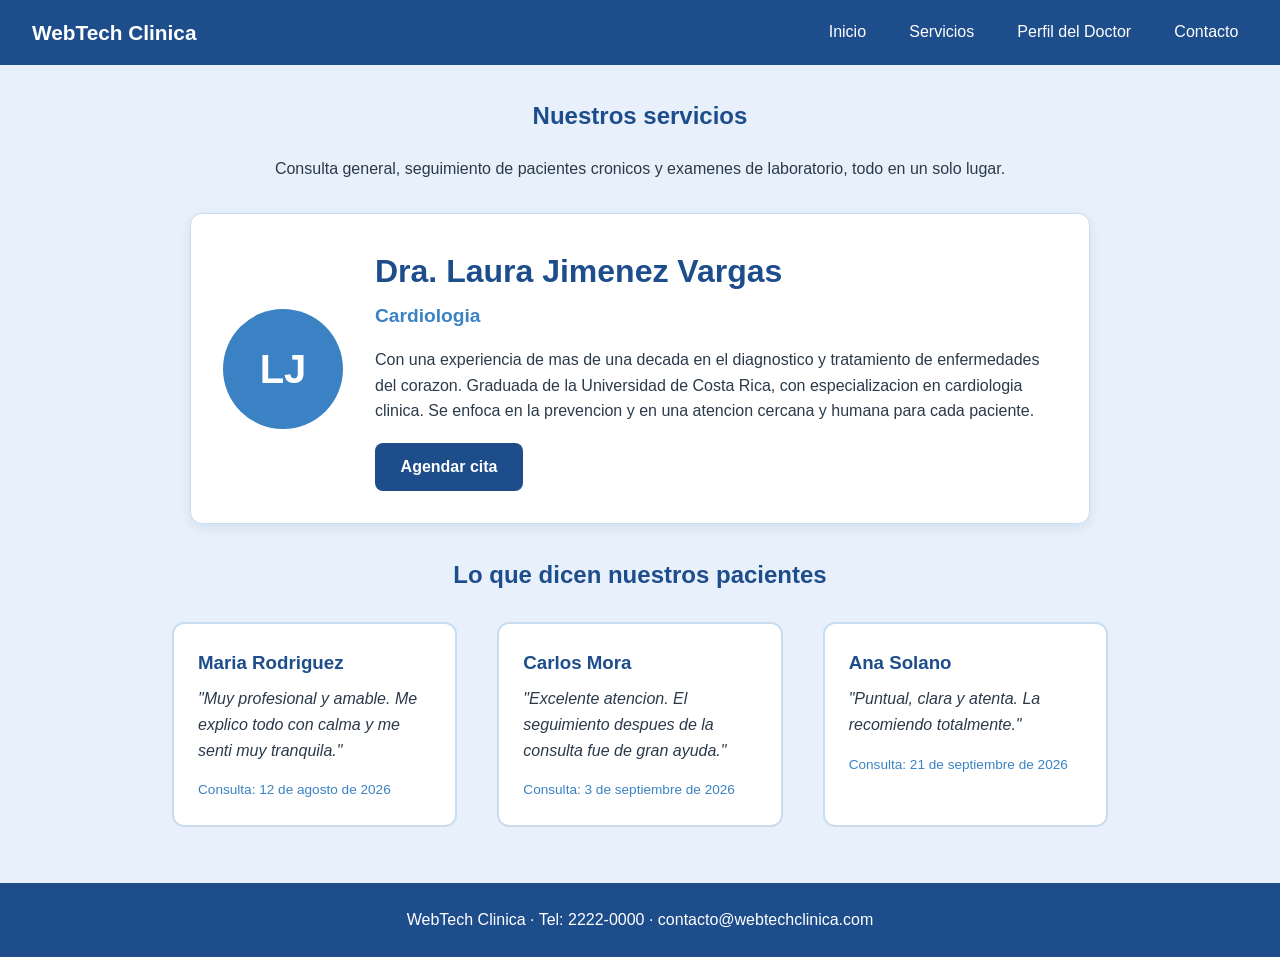
==== practica-programada-1/segunda-parte/index.html @ abaeb4fe "practica personal" ====
<!DOCTYPE html>
<html lang="es">
<head>
  <meta charset="UTF-8" />
  <meta name="viewport" content="width=device-width, initial-scale=1.0" />
  <title>Perfil del Doctor | WebTech Clinica</title>
  <link rel="stylesheet" href="styles.css" />
</head>
<body>

  <header id="inicio">
    <nav class="navbar">
      <a href="#inicio" class="logo">WebTech Clinica</a>
      <ul class="nav-links">
        <li><a href="#inicio">Inicio</a></li>
        <li><a href="#servicios">Servicios</a></li>
        <li><a href="#perfil">Perfil del Doctor</a></li>
        <li><a href="#contacto">Contacto</a></li>
      </ul>
    </nav>
  </header>

  <main>
    <section id="servicios" class="servicios">
      <h2>Nuestros servicios</h2>
      <p>Consulta general, seguimiento de pacientes cronicos y examenes de laboratorio, todo en un solo lugar.</p>
    </section>

    <section id="perfil" class="perfil">
      <div class="avatar" aria-hidden="true">LJ</div>
      <div class="info">
        <h1 class="doctor-nombre">Dra. Laura Jimenez Vargas</h1>
        <h2 class="doctor-especialidad">Cardiologia</h2>
        <p id="descripcion">
          Con una experiencia de mas de una decada en el diagnostico y tratamiento de
          enfermedades del corazon. Graduada de la Universidad de Costa Rica, con
          especializacion en cardiologia clinica. Se enfoca en la prevencion y en una
          atencion cercana y humana para cada paciente.
        </p>
        <a href="#contacto" class="btn">Agendar cita</a>
      </div>
    </section>

    <section class="comentarios">
      <h2>Lo que dicen nuestros pacientes</h2>
      <div class="cards">
        <article class="card">
          <h3 class="paciente">Maria Rodriguez</h3>
          <p class="comentario">"Muy profesional y amable. Me explico todo con calma y me senti muy tranquila."</p>
          <p class="fecha">Consulta: 12 de agosto de 2026</p>
        </article>

        <article class="card">
          <h3 class="paciente">Carlos Mora</h3>
          <p class="comentario">"Excelente atencion. El seguimiento despues de la consulta fue de gran ayuda."</p>
          <p class="fecha">Consulta: 3 de septiembre de 2026</p>
        </article>

        <article class="card">
          <h3 class="paciente">Ana Solano</h3>
          <p class="comentario">"Puntual, clara y atenta. La recomiendo totalmente."</p>
          <p class="fecha">Consulta: 21 de septiembre de 2026</p>
        </article>
      </div>
    </section>
  </main>

  <footer id="contacto">
    <p>WebTech Clinica · Tel: 2222-0000 · contacto@webtechclinica.com</p>
  </footer>

</body>
</html>
---- practica-programada-1/segunda-parte/styles.css ----
:root {
  --azul-oscuro: #1e4d8c;
  --azul: #3b82c4;
  --azul-claro: #e8f1fb;
  --blanco: #ffffff;
  --texto: #2b3a4a;
}

* {
  box-sizing: border-box;
}

body {
  margin: 0;
  font-family: "Segoe UI", Tahoma, sans-serif;
  color: var(--texto);
  background-color: var(--azul-claro);
  line-height: 1.6;
}

/* Barra de navegación */
.navbar {
  display: flex;
  justify-content: space-between;
  align-items: center;
  flex-wrap: wrap;
  padding: 1rem 2rem;
  background-color: var(--azul-oscuro);
}

.logo {
  color: var(--blanco);
  font-size: 1.3rem;
  font-weight: bold;
  text-decoration: none;
}

.nav-links {
  display: flex;
  gap: 1.5rem;
  list-style: none;
  margin: 0;
  padding: 0;
}

.nav-links a {
  color: var(--blanco);
  text-decoration: none;
  padding: 0.4rem 0.6rem;
  border-radius: 6px;
  transition: background-color 0.2s, color 0.2s;
}

.nav-links a:hover {
  background-color: var(--blanco);
  color: var(--azul-oscuro);
}

/* Servicios */
.servicios {
  max-width: 800px;
  margin: 2rem auto 0;
  padding: 0 1.5rem;
  text-align: center;
}

h2 {
  color: var(--azul-oscuro);
}

/* Perfil del doctor */
.perfil {
  display: flex;
  align-items: center;
  gap: 2rem;
  max-width: 900px;
  margin: 2rem auto;
  padding: 2rem;
  background-color: var(--blanco);
  border: 1px solid #c9dcf0;
  border-radius: 12px;
  box-shadow: 0 4px 12px rgba(30, 77, 140, 0.1);
}

.avatar {
  flex-shrink: 0;
  width: 120px;
  height: 120px;
  display: flex;
  align-items: center;
  justify-content: center;
  border-radius: 50%;
  background-color: var(--azul);
  color: var(--blanco);
  font-size: 2.5rem;
  font-weight: bold;
}

.doctor-nombre {
  margin: 0;
  color: var(--azul-oscuro);
  font-size: 2rem;
}

.doctor-especialidad {
  margin: 0.2rem 0 1rem;
  color: var(--azul);
  font-size: 1.2rem;
  font-weight: 600;
}

#descripcion {
  margin: 0 0 1.2rem;
  color: var(--texto);
}

.btn {
  display: inline-block;
  padding: 0.7rem 1.6rem;
  background-color: var(--azul-oscuro);
  color: var(--blanco);
  text-decoration: none;
  border-radius: 8px;
  font-weight: bold;
  transition: background-color 0.2s, transform 0.2s;
}

.btn:hover {
  background-color: var(--azul);
  transform: translateY(-2px);
}

/* Comentarios de pacientes */
.comentarios {
  max-width: 1000px;
  margin: 2rem auto;
  padding: 0 1.5rem;
  text-align: center;
}

.cards {
  display: flex;
  gap: 1.5rem;
  flex-wrap: wrap;
  justify-content: center;
}

.card {
  flex: 1 1 260px;
  max-width: 320px;
  margin: 0.5rem;
  padding: 1.5rem;
  background-color: var(--blanco);
  border: 2px solid #c9dcf0;
  border-radius: 12px;
  text-align: left;
  transition: box-shadow 0.2s, border-color 0.2s;
}

.card:hover {
  border-color: var(--azul);
  box-shadow: 0 6px 16px rgba(30, 77, 140, 0.15);
}

.paciente {
  margin: 0 0 0.5rem;
  color: var(--azul-oscuro);
}

.comentario {
  margin: 0 0 1rem;
  font-style: italic;
}

.fecha {
  margin: 0;
  font-size: 0.85rem;
  color: var(--azul);
}

/* Pie de página */
footer {
  margin-top: 3rem;
  padding: 1.5rem;
  background-color: var(--azul-oscuro);
  color: var(--blanco);
  text-align: center;
}

footer p {
  margin: 0;
}

/* Responsive */
@media (max-width: 700px) {
  .navbar {
    flex-direction: column;
    gap: 0.8rem;
  }

  .nav-links {
    flex-wrap: wrap;
    justify-content: center;
    gap: 0.5rem;
  }

  .perfil {
    flex-direction: column;
    text-align: center;
    margin: 1.5rem 1rem;
  }
}
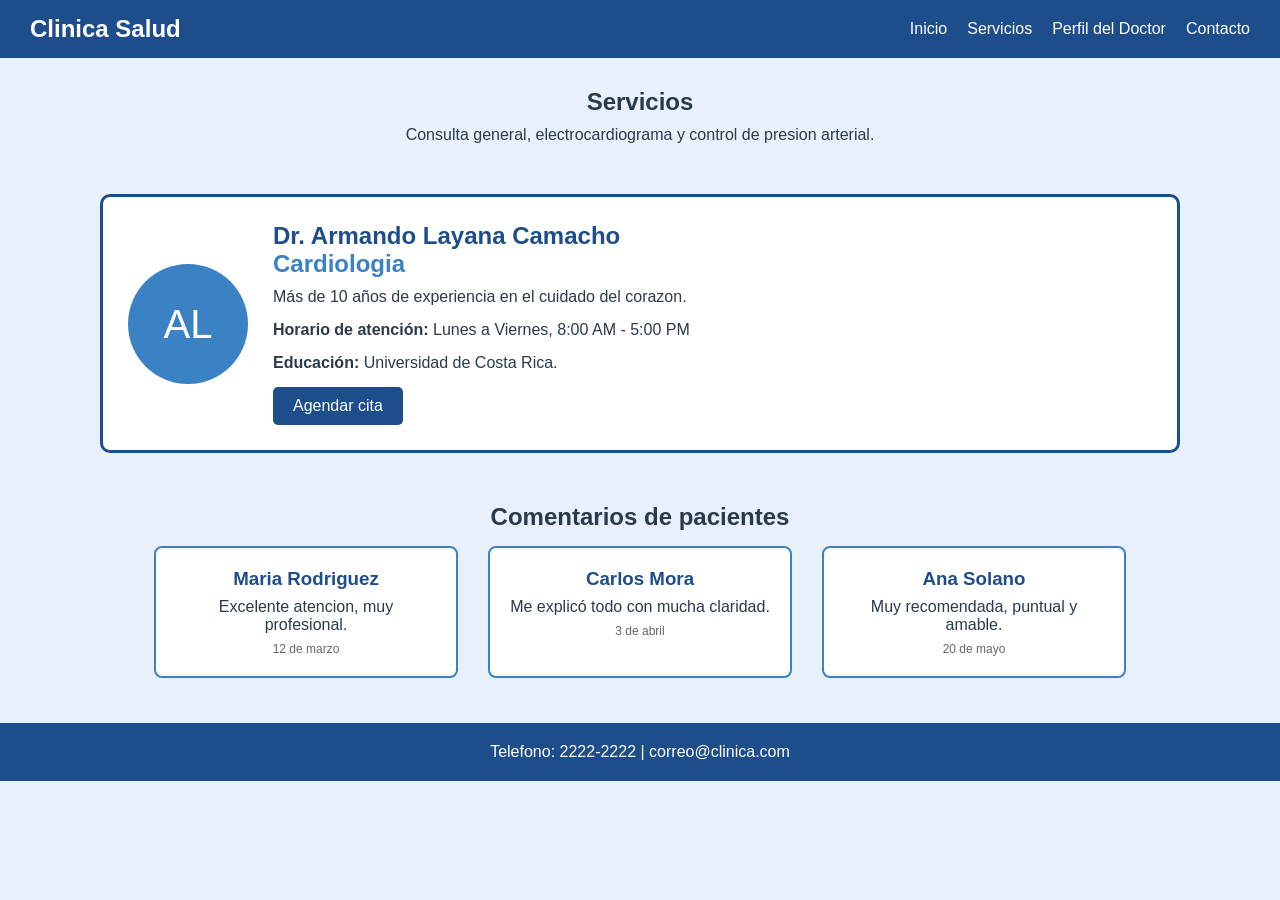
==== commit 360662ed: "parte2 de la entrega" ====
--- a/practica-programada-1/segunda-parte/index.html
+++ b/practica-programada-1/segunda-parte/index.html
@@ -1,16 +1,14 @@
 <!DOCTYPE html>
 <html lang="es">
 <head>
-  <meta charset="UTF-8" />
-  <meta name="viewport" content="width=device-width, initial-scale=1.0" />
-  <title>Perfil del Doctor | WebTech Clinica</title>
-  <link rel="stylesheet" href="styles.css" />
+  <meta charset="UTF-8">
+  <title>Perfil del Doctor</title>
+  <link rel="stylesheet" href="styles.css">
 </head>
 <body>
-
   <header id="inicio">
     <nav class="navbar">
-      <a href="#inicio" class="logo">WebTech Clinica</a>
+      <h2 class="logo">Clinica Salud</h2>
       <ul class="nav-links">
         <li><a href="#inicio">Inicio</a></li>
         <li><a href="#servicios">Servicios</a></li>
@@ -22,52 +20,46 @@
 
   <main>
     <section id="servicios" class="servicios">
-      <h2>Nuestros servicios</h2>
-      <p>Consulta general, seguimiento de pacientes cronicos y examenes de laboratorio, todo en un solo lugar.</p>
+      <h2>Servicios</h2>
+      <p>Consulta general, electrocardiograma y control de presion arterial.</p>
     </section>
 
     <section id="perfil" class="perfil">
-      <div class="avatar" aria-hidden="true">LJ</div>
+      <div class="avatar">AL</div>
       <div class="info">
-        <h1 class="doctor-nombre">Dra. Laura Jimenez Vargas</h1>
+        <h1 class="doctor-nombre">Dr. Armando Layana Camacho</h1>
         <h2 class="doctor-especialidad">Cardiologia</h2>
-        <p id="descripcion">
-          Con una experiencia de mas de una decada en el diagnostico y tratamiento de
-          enfermedades del corazon. Graduada de la Universidad de Costa Rica, con
-          especializacion en cardiologia clinica. Se enfoca en la prevencion y en una
-          atencion cercana y humana para cada paciente.
-        </p>
-        <a href="#contacto" class="btn">Agendar cita</a>
+        <p id="descripcion">Más de 10 años de experiencia en el cuidado del corazon.</p>
+        <p id="horario"><b>Horario de atención:</b> Lunes a Viernes, 8:00 AM - 5:00 PM</p>
+        <p id="educacion"><b>Educación:</b> Universidad de Costa Rica.</p>
+        <a class="btn" href="#contacto">Agendar cita</a>
       </div>
     </section>
 
     <section class="comentarios">
-      <h2>Lo que dicen nuestros pacientes</h2>
+      <h2>Comentarios de pacientes</h2>
       <div class="cards">
         <article class="card">
           <h3 class="paciente">Maria Rodriguez</h3>
-          <p class="comentario">"Muy profesional y amable. Me explico todo con calma y me senti muy tranquila."</p>
-          <p class="fecha">Consulta: 12 de agosto de 2026</p>
+          <p class="comentario">Excelente atencion, muy profesional.</p>
+          <p class="fecha">12 de marzo</p>
         </article>
-
         <article class="card">
           <h3 class="paciente">Carlos Mora</h3>
-          <p class="comentario">"Excelente atencion. El seguimiento despues de la consulta fue de gran ayuda."</p>
-          <p class="fecha">Consulta: 3 de septiembre de 2026</p>
+          <p class="comentario">Me explicó todo con mucha claridad.</p>
+          <p class="fecha">3 de abril</p>
         </article>
-
         <article class="card">
           <h3 class="paciente">Ana Solano</h3>
-          <p class="comentario">"Puntual, clara y atenta. La recomiendo totalmente."</p>
-          <p class="fecha">Consulta: 21 de septiembre de 2026</p>
+          <p class="comentario">Muy recomendada, puntual y amable.</p>
+          <p class="fecha">20 de mayo</p>
         </article>
       </div>
     </section>
   </main>
 
   <footer id="contacto">
-    <p>WebTech Clinica · Tel: 2222-0000 · contacto@webtechclinica.com</p>
+    <p>Telefono: 2222-2222 | correo@clinica.com</p>
   </footer>
-
 </body>
 </html>
--- a/practica-programada-1/segunda-parte/styles.css
+++ b/practica-programada-1/segunda-parte/styles.css
@@ -1,212 +1,181 @@
-:root {
-  --azul-oscuro: #1e4d8c;
-  --azul: #3b82c4;
-  --azul-claro: #e8f1fb;
-  --blanco: #ffffff;
-  --texto: #2b3a4a;
-}
 
 * {
-  box-sizing: border-box;
+  margin: 0;
+  padding: 0;
+  font-family: Tahoma, sans-serif;
 }
 
 body {
-  margin: 0;
-  font-family: "Segoe UI", Tahoma, sans-serif;
-  color: var(--texto);
-  background-color: var(--azul-claro);
-  line-height: 1.6;
+  background-color: #e8f1fb;
+  color: #2b3a4a;
 }
 
-/* Barra de navegación */
+
 .navbar {
   display: flex;
   justify-content: space-between;
   align-items: center;
-  flex-wrap: wrap;
-  padding: 1rem 2rem;
-  background-color: var(--azul-oscuro);
+  background-color: #1e4d8c;
+  padding: 15px 30px;
 }
 
 .logo {
-  color: var(--blanco);
-  font-size: 1.3rem;
-  font-weight: bold;
-  text-decoration: none;
+  color: #ffffff;
 }
 
 .nav-links {
   display: flex;
-  gap: 1.5rem;
   list-style: none;
-  margin: 0;
-  padding: 0;
+}
+
+
+.nav-links > li {
+  margin-left: 20px;
 }
 
 .nav-links a {
-  color: var(--blanco);
+  color: #ffffff;
   text-decoration: none;
-  padding: 0.4rem 0.6rem;
-  border-radius: 6px;
-  transition: background-color 0.2s, color 0.2s;
 }
 
 .nav-links a:hover {
-  background-color: var(--blanco);
-  color: var(--azul-oscuro);
+  color: #3b82c4;
 }
 
-/* Servicios */
+/* Seccion de servicios */
 .servicios {
-  max-width: 800px;
-  margin: 2rem auto 0;
-  padding: 0 1.5rem;
+  padding: 30px;
   text-align: center;
 }
 
-h2 {
-  color: var(--azul-oscuro);
+
+.servicios h2 + p {
+  margin-top: 10px;
 }
 
-/* Perfil del doctor */
+
 .perfil {
   display: flex;
   align-items: center;
-  gap: 2rem;
-  max-width: 900px;
-  margin: 2rem auto;
-  padding: 2rem;
-  background-color: var(--blanco);
-  border: 1px solid #c9dcf0;
-  border-radius: 12px;
-  box-shadow: 0 4px 12px rgba(30, 77, 140, 0.1);
+  background-color: #ffffff;
+  margin: 20px auto;
+  padding: 25px;
+  width: 80%;
+  border: 3px solid #1e4d8c;
+  border-radius: 10px;
 }
 
+
 .avatar {
-  flex-shrink: 0;
   width: 120px;
   height: 120px;
-  display: flex;
-  align-items: center;
-  justify-content: center;
+  background-color: #3b82c4;
+  color: #ffffff;
+  font-size: 40px;
+  text-align: center;
+  line-height: 120px;
   border-radius: 50%;
-  background-color: var(--azul);
-  color: var(--blanco);
-  font-size: 2.5rem;
-  font-weight: bold;
+  margin-right: 25px;
 }
 
 .doctor-nombre {
-  margin: 0;
-  color: var(--azul-oscuro);
-  font-size: 2rem;
+  color: #1e4d8c;
 }
 
 .doctor-especialidad {
-  margin: 0.2rem 0 1rem;
-  color: var(--azul);
-  font-size: 1.2rem;
-  font-weight: 600;
+  color: #3b82c4;
+  margin-bottom: 10px;
 }
 
 #descripcion {
-  margin: 0 0 1.2rem;
-  color: var(--texto);
+  margin-bottom: 15px;
 }
 
-.btn {
-  display: inline-block;
-  padding: 0.7rem 1.6rem;
-  background-color: var(--azul-oscuro);
-  color: var(--blanco);
-  text-decoration: none;
-  border-radius: 8px;
-  font-weight: bold;
-  transition: background-color 0.2s, transform 0.2s;
+#horario {
+  margin-bottom: 15px;
 }
 
-.btn:hover {
-  background-color: var(--azul);
-  transform: translateY(-2px);
+#educacion {   
+  margin-bottom: 15px; 
 }
 
-/* Comentarios de pacientes */
+a[href^="#c"].btn {
+  display: inline-block;
+  background-color: #1e4d8c;
+  color: #ffffff;
+  padding: 10px 20px;
+  text-decoration: none;
+  border-radius: 5px;
+}
+
+a[href^="#c"].btn:hover {
+  background-color: #3b82c4;
+}
+
+
 .comentarios {
-  max-width: 1000px;
-  margin: 2rem auto;
-  padding: 0 1.5rem;
+  padding: 30px;
   text-align: center;
 }
 
 .cards {
   display: flex;
-  gap: 1.5rem;
   flex-wrap: wrap;
   justify-content: center;
 }
 
-.card {
-  flex: 1 1 260px;
-  max-width: 320px;
-  margin: 0.5rem;
-  padding: 1.5rem;
-  background-color: var(--blanco);
-  border: 2px solid #c9dcf0;
-  border-radius: 12px;
-  text-align: left;
-  transition: box-shadow 0.2s, border-color 0.2s;
+
+.cards > .card {
+  background-color: #ffffff;
+  width: 260px;
+  margin: 15px;
+  padding: 20px;
+  border: 2px solid #3b82c4;
+  border-radius: 8px;
 }
 
 .card:hover {
-  border-color: var(--azul);
-  box-shadow: 0 6px 16px rgba(30, 77, 140, 0.15);
+  background-color: #e8f1fb;
 }
 
 .paciente {
-  margin: 0 0 0.5rem;
-  color: var(--azul-oscuro);
+  color: #1e4d8c;
 }
 
-.comentario {
-  margin: 0 0 1rem;
-  font-style: italic;
+
+.paciente ~ p {
+  margin-top: 8px;
 }
 
 .fecha {
-  margin: 0;
-  font-size: 0.85rem;
-  color: var(--azul);
+  font-size: 12px;
+  color: #666666;
 }
 
-/* Pie de página */
 footer {
-  margin-top: 3rem;
-  padding: 1.5rem;
-  background-color: var(--azul-oscuro);
-  color: var(--blanco);
+  background-color: #1e4d8c;
+  color: #ffffff;
   text-align: center;
+  padding: 20px;
 }
 
-footer p {
-  margin: 0;
-}
 
-/* Responsive */
 @media (max-width: 700px) {
   .navbar {
     flex-direction: column;
-    gap: 0.8rem;
-  }
-
-  .nav-links {
-    flex-wrap: wrap;
-    justify-content: center;
-    gap: 0.5rem;
   }
 
   .perfil {
     flex-direction: column;
     text-align: center;
-    margin: 1.5rem 1rem;
+  }
+
+  .avatar {
+    margin: 0 0 15px 0;
+  }
+
+  .cards {
+    flex-direction: column;
+    align-items: center;
   }
 }
